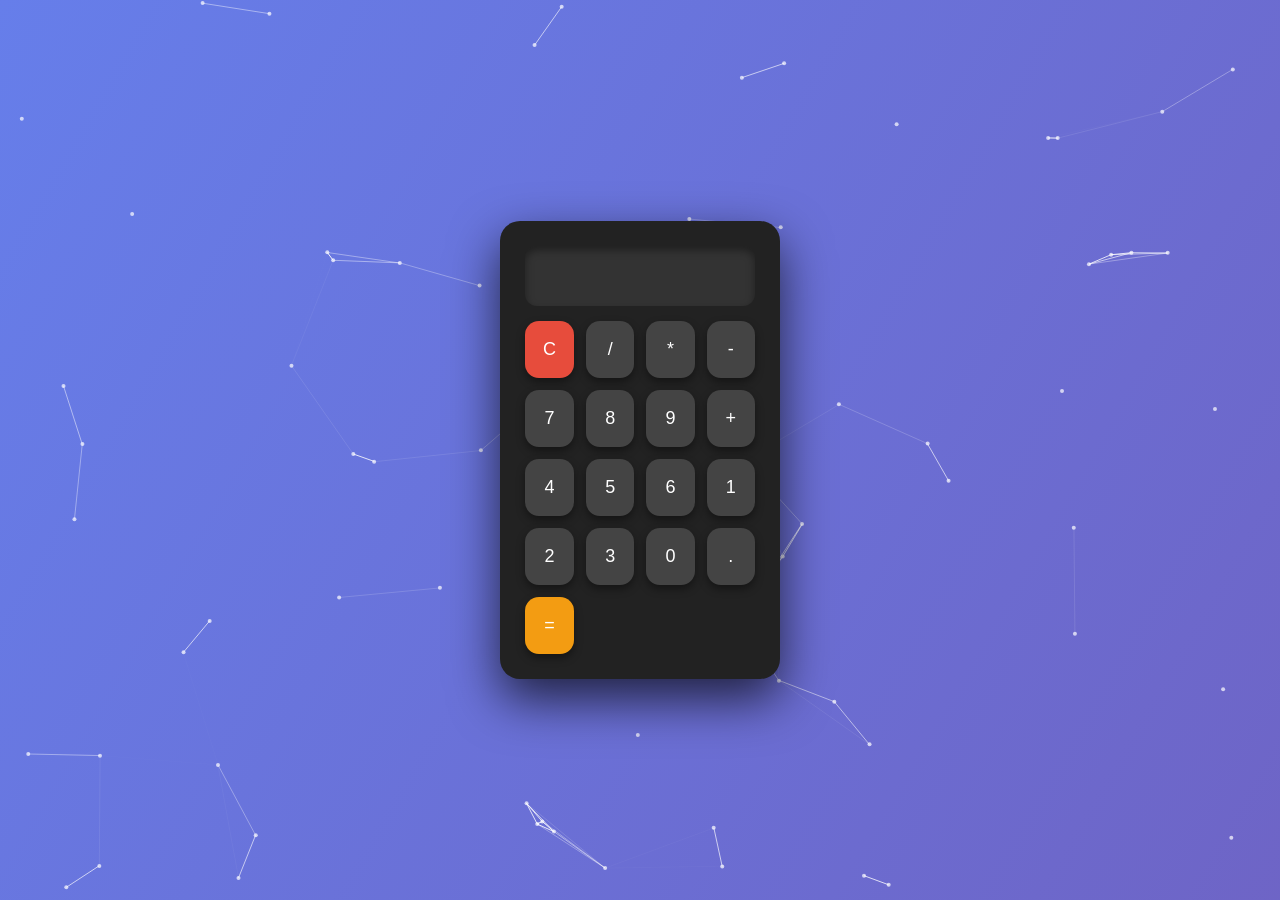
==== index.html @ ddace141 "Add initial implementation of a simple calculator with HTML, CSS, and JavaScript" ====
<!DOCTYPE html>
<html lang="en">
<head>
  <meta charset="UTF-8">
  <title>Calculator</title>
  <link rel="stylesheet" href="style.css">
</head>
<body>


  <canvas id="network"></canvas>

 
  <div class="calculator">
    <input type="text" id="display" readonly>

    <div class="buttons">
      <button class="clear" onclick="clearDisplay()">C</button>
      <button onclick="appendValue('/')">/</button>
      <button onclick="appendValue('*')">*</button>
      <button onclick="appendValue('-')">-</button>

      <button onclick="appendValue('7')">7</button>
      <button onclick="appendValue('8')">8</button>
      <button onclick="appendValue('9')">9</button>
      <button onclick="appendValue('+')">+</button>

      <button onclick="appendValue('4')">4</button>
      <button onclick="appendValue('5')">5</button>
      <button onclick="appendValue('6')">6</button>

      <button onclick="appendValue('1')">1</button>
      <button onclick="appendValue('2')">2</button>
      <button onclick="appendValue('3')">3</button>

      <button onclick="appendValue('0')">0</button>
      <button onclick="appendValue('.')">.</button>
      <button class="equal" onclick="calculate()">=</button>
    </div>
  </div>

  <script src="script.js"></script>
</body>
</html>
---- style.css ----
* {
  box-sizing: border-box;
  margin: 0;
  padding: 0;
}

body {
  height: 100vh;
  display: flex;
  justify-content: center;
  align-items: center;
  font-family: "Segoe UI", sans-serif;


  background: linear-gradient(120deg, #667eea, #764ba2, #ff6a88, #6a11cb);
  background-size: 600% 600%;
  animation: smoothGradient 20s linear infinite;
}


@keyframes smoothGradient {
  0% { background-position: 0% 50%; }
  100% { background-position: 100% 50%; }
}


#network {
  position: fixed;
  inset: 0;
  z-index: -1;
}


.calculator {
  background: #222; 
  padding: 25px;
  border-radius: 20px;
  width: 280px;
  box-shadow: 0 20px 50px rgba(0,0,0,0.7);
  display: flex;
  flex-direction: column;
  animation: popIn 0.6s ease;
}


#display {
  width: 100%;
  height: 60px;
  font-size: 26px;
  text-align: right;
  padding: 10px 15px;
  border-radius: 12px;
  border: none;
  margin-bottom: 15px;
  color: #ffffff;
  background: #333; 
  box-shadow: inset 0 4px 8px rgba(0,0,0,0.4);


  animation: digitBlink 2s infinite;
}



.buttons {
  display: grid;
  grid-template-columns: repeat(4, 1fr);
  gap: 12px;
}


button {
  padding: 18px;
  font-size: 18px;
  border-radius: 14px;
  border: none;
  cursor: pointer;
  background: #444;
  color: #fff;
  box-shadow: 0 4px 8px rgba(0,0,0,0.4);
  transition: transform 0.1s ease, background 0.2s, box-shadow 0.2s;
}

button:hover {
  background: #555;
  box-shadow: 0 6px 12px rgba(0,0,0,0.5);
}

button:active {
  transform: scale(0.92);
  box-shadow: 0 3px 6px rgba(0,0,0,0.4);
}


button.clear {
  background: #e74c3c;
}

button.clear:hover {
  background: #ff5c5c;
}

button.equal {
  background: #f39c12;
}

button.equal:hover {
  background: #ffb74d;
}


@keyframes popIn {
  from { transform: scale(0.8); opacity: 0; }
  to { transform: scale(1); opacity: 1; }
}
.shake {
  animation: shake 0.3s;
}

@keyframes shake {
  0% { transform: translateX(0); }
  25% { transform: translateX(-5px); }
  50% { transform: translateX(5px); }
  75% { transform: translateX(-5px); }
  100% { transform: translateX(0); }
}




@keyframes digitBlink {
  0%, 100% {
    color: #ffffff;
    text-shadow: none;
  }
  50% {
    color: rgba(255, 255, 255, 0.3);
    text-shadow: none;
  }
}
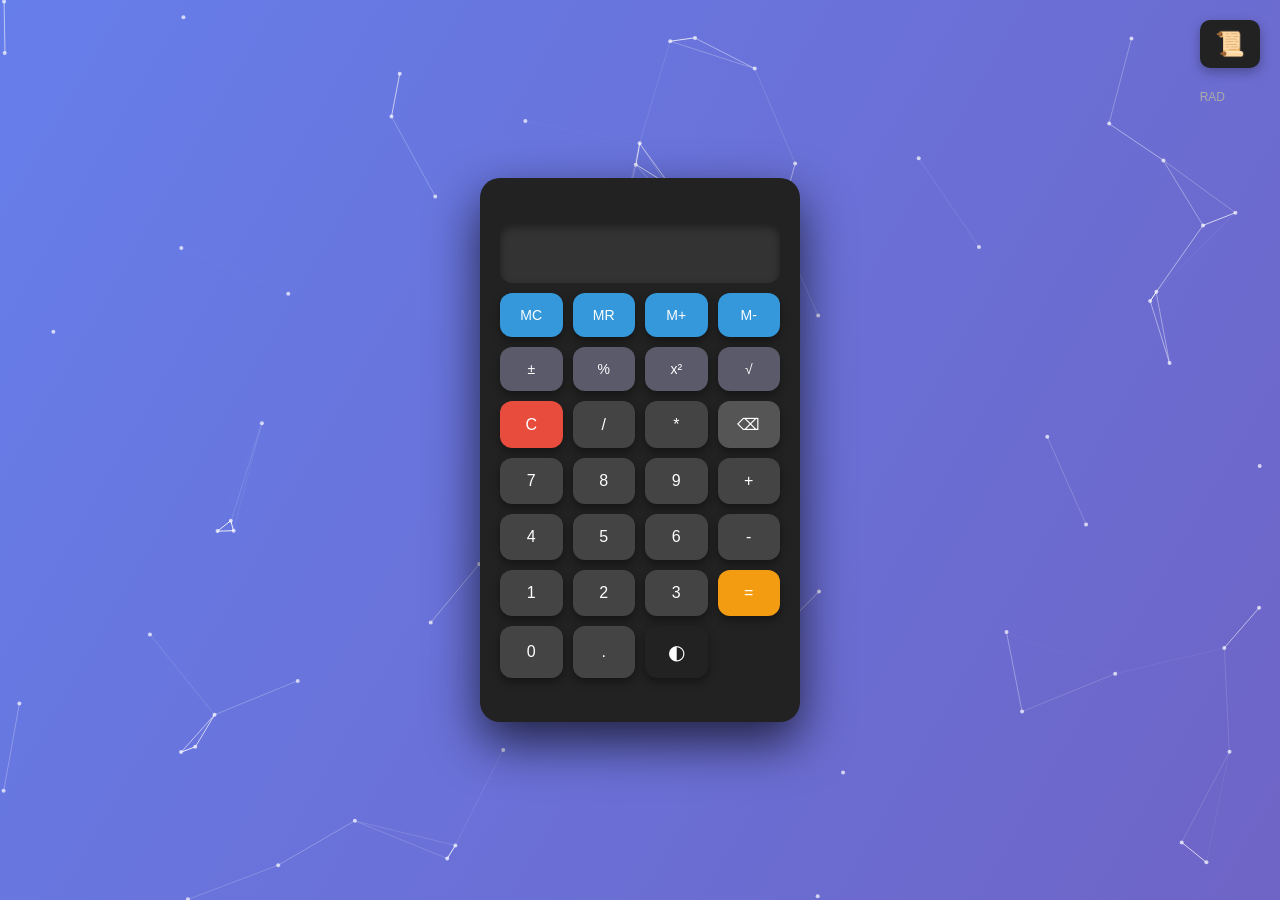
==== commit 2c16d700: "new features" ====
--- a/index.html
+++ b/index.html
@@ -7,18 +7,37 @@
 </head>
 <body>
 
-
   <canvas id="network"></canvas>
 
- 
+  <div class="history-toggle" onclick="toggleHistory()">📜</div>
+  <div class="history-panel" id="historyPanel">
+    <div class="history-header">
+      <span>History</span>
+      <span onclick="clearHistory()" class="clear-history">Clear</span>
+    </div>
+    <div class="history-list" id="historyList"></div>
+  </div>
+
   <div class="calculator">
-    <input type="text" id="display" readonly>
+    <div class="preview" id="preview"></div>
+    <input type="text" id="display" readonly onclick="copyToClipboard()">
+    <div class="mode-indicator" id="modeIndicator">RAD</div>
 
     <div class="buttons">
+      <button class="memory" onclick="memoryClear()">MC</button>
+      <button class="memory" onclick="memoryRecall()">MR</button>
+      <button class="memory" onclick="memoryAdd()">M+</button>
+      <button class="memory" onclick="memorySub()">M-</button>
+
+      <button class="func" onclick="toggleSign()">±</button>
+      <button class="func" onclick="percent()">%</button>
+      <button class="func" onclick="square()">x²</button>
+      <button class="func" onclick="squareRoot()">√</button>
+
       <button class="clear" onclick="clearDisplay()">C</button>
       <button onclick="appendValue('/')">/</button>
       <button onclick="appendValue('*')">*</button>
-      <button onclick="appendValue('-')">-</button>
+      <button class="backspace" onclick="display.value = display.value.slice(0, -1)">⌫</button>
 
       <button onclick="appendValue('7')">7</button>
       <button onclick="appendValue('8')">8</button>
@@ -28,17 +47,24 @@
       <button onclick="appendValue('4')">4</button>
       <button onclick="appendValue('5')">5</button>
       <button onclick="appendValue('6')">6</button>
+      <button onclick="appendValue('-')">-</button>
 
       <button onclick="appendValue('1')">1</button>
       <button onclick="appendValue('2')">2</button>
       <button onclick="appendValue('3')">3</button>
+      <button class="equal" onclick="calculate()">=</button>
 
       <button onclick="appendValue('0')">0</button>
       <button onclick="appendValue('.')">.</button>
-      <button class="equal" onclick="calculate()">=</button>
+      <button class="theme" onclick="toggleTheme()">◐</button>
+    </div>
+
+    <div class="status-bar">
+      <span class="memory-indicator" id="memoryIndicator"></span>
+      <span class="copied-toast" id="copiedToast">Copied!</span>
     </div>
   </div>
 
   <script src="script.js"></script>
 </body>
-</html>
+</html>
--- a/style.css
+++ b/style.css
@@ -1,29 +1,59 @@
-
 * {
   box-sizing: border-box;
   margin: 0;
   padding: 0;
 }
 
+:root {
+  --bg-primary: #1a1a2e;
+  --bg-secondary: #16213e;
+  --bg-calc: #222;
+  --bg-display: #333;
+  --bg-button: #444;
+  --bg-button-hover: #555;
+  --text-primary: #ffffff;
+  --text-secondary: #aaa;
+  --accent-orange: #f39c12;
+  --accent-red: #e74c3c;
+  --accent-blue: #3498db;
+  --accent-green: #2ecc71;
+}
+
+[data-theme="light"] {
+  --bg-primary: #f5f5f5;
+  --bg-secondary: #e0e0e0;
+  --bg-calc: #fff;
+  --bg-display: #f0f0f0;
+  --bg-button: #ddd;
+  --bg-button-hover: #ccc;
+  --text-primary: #333;
+  --text-secondary: #666;
+  --accent-orange: #e67e22;
+  --accent-red: #c0392b;
+  --accent-blue: #2980b9;
+  --accent-green: #27ae60;
+}
+
 body {
   height: 100vh;
   display: flex;
   justify-content: center;
   align-items: center;
   font-family: "Segoe UI", sans-serif;
-
-
   background: linear-gradient(120deg, #667eea, #764ba2, #ff6a88, #6a11cb);
   background-size: 600% 600%;
   animation: smoothGradient 20s linear infinite;
-}
-
+  transition: background 0.3s;
+}
+
+[data-theme="light"] body {
+  background: linear-gradient(120deg, #a8c0ff, #3f2b96, #ff6a88, #6a11cb);
+}
 
 @keyframes smoothGradient {
   0% { background-position: 0% 50%; }
   100% { background-position: 100% 50%; }
 }
-
 
 #network {
   position: fixed;
@@ -31,70 +61,160 @@
   z-index: -1;
 }
 
+[data-theme="light"] #network {
+  opacity: 0.3;
+}
+
+.history-toggle {
+  position: fixed;
+  top: 20px;
+  right: 20px;
+  font-size: 24px;
+  cursor: pointer;
+  background: var(--bg-calc);
+  padding: 10px 15px;
+  border-radius: 10px;
+  color: var(--text-primary);
+  box-shadow: 0 4px 12px rgba(0,0,0,0.3);
+  transition: transform 0.2s;
+}
+
+.history-toggle:hover {
+  transform: scale(1.1);
+}
+
+.history-panel {
+  position: fixed;
+  top: 70px;
+  right: 20px;
+  width: 200px;
+  max-height: 300px;
+  background: var(--bg-calc);
+  border-radius: 12px;
+  overflow: hidden;
+  box-shadow: 0 8px 24px rgba(0,0,0,0.4);
+  transform: translateX(300px);
+  transition: transform 0.3s ease;
+}
+
+.history-panel.open {
+  transform: translateX(0);
+}
+
+.history-header {
+  display: flex;
+  justify-content: space-between;
+  padding: 12px;
+  background: var(--bg-display);
+  font-weight: bold;
+  color: var(--text-primary);
+}
+
+.clear-history {
+  cursor: pointer;
+  color: var(--accent-red);
+  font-size: 12px;
+}
+
+.clear-history:hover {
+  text-decoration: underline;
+}
+
+.history-list {
+  max-height: 250px;
+  overflow-y: auto;
+  padding: 10px;
+}
+
+.history-item {
+  padding: 8px;
+  margin-bottom: 5px;
+  background: var(--bg-display);
+  border-radius: 6px;
+  color: var(--text-secondary);
+  font-size: 13px;
+  cursor: pointer;
+}
+
+.history-item:hover {
+  background: var(--bg-button);
+  color: var(--text-primary);
+}
 
 .calculator {
-  background: #222; 
-  padding: 25px;
+  background: var(--bg-calc);
+  padding: 20px;
   border-radius: 20px;
-  width: 280px;
+  width: 320px;
   box-shadow: 0 20px 50px rgba(0,0,0,0.7);
   display: flex;
   flex-direction: column;
   animation: popIn 0.6s ease;
 }
 
+.preview {
+  font-size: 16px;
+  color: var(--text-secondary);
+  text-align: right;
+  min-height: 20px;
+  margin-bottom: 5px;
+}
 
 #display {
   width: 100%;
   height: 60px;
-  font-size: 26px;
+  font-size: 28px;
   text-align: right;
   padding: 10px 15px;
   border-radius: 12px;
   border: none;
-  margin-bottom: 15px;
-  color: #ffffff;
-  background: #333; 
+  margin-bottom: 10px;
+  color: var(--text-primary);
+  background: var(--bg-display);
   box-shadow: inset 0 4px 8px rgba(0,0,0,0.4);
-
-
-  animation: digitBlink 2s infinite;
-}
-
-
+  cursor: pointer;
+}
+
+.mode-indicator {
+  position: absolute;
+  top: 90px;
+  right: 55px;
+  font-size: 12px;
+  color: var(--text-secondary);
+  cursor: pointer;
+}
 
 .buttons {
   display: grid;
   grid-template-columns: repeat(4, 1fr);
-  gap: 12px;
-}
-
+  gap: 10px;
+}
 
 button {
-  padding: 18px;
-  font-size: 18px;
-  border-radius: 14px;
+  padding: 14px;
+  font-size: 16px;
+  border-radius: 12px;
   border: none;
   cursor: pointer;
-  background: #444;
-  color: #fff;
+  background: var(--bg-button);
+  color: var(--text-primary);
   box-shadow: 0 4px 8px rgba(0,0,0,0.4);
-  transition: transform 0.1s ease, background 0.2s, box-shadow 0.2s;
+  transition: transform 0.1s, background 0.2s;
 }
 
 button:hover {
-  background: #555;
+  background: var(--bg-button-hover);
   box-shadow: 0 6px 12px rgba(0,0,0,0.5);
 }
 
 button:active {
   transform: scale(0.92);
-  box-shadow: 0 3px 6px rgba(0,0,0,0.4);
-}
-
+  box-shadow: 0 2px 4px rgba(0,0,0,0.4);
+}
 
 button.clear {
-  background: #e74c3c;
+  background: var(--accent-red);
+  color: #fff;
 }
 
 button.clear:hover {
@@ -102,41 +222,69 @@
 }
 
 button.equal {
-  background: #f39c12;
+  background: var(--accent-orange);
+  color: #fff;
 }
 
 button.equal:hover {
   background: #ffb74d;
 }
 
+button.memory {
+  background: var(--accent-blue);
+  color: #fff;
+  font-size: 14px;
+}
+
+button.memory:hover {
+  background: #5dade2;
+}
+
+button.func {
+  background: #5a5a6a;
+  color: #fff;
+  font-size: 14px;
+}
+
+button.func:hover {
+  background: #6a6a7a;
+}
+
+button.backspace {
+  background: #555;
+}
+
+button.backspace:hover {
+  background: #666;
+}
+
+button.theme {
+  background: transparent;
+  font-size: 20px;
+}
+
+.status-bar {
+  display: flex;
+  justify-content: space-between;
+  margin-top: 10px;
+  font-size: 12px;
+}
+
+.memory-indicator {
+  color: var(--accent-blue);
+}
+
+.copied-toast {
+  color: var(--accent-green);
+  opacity: 0;
+  transition: opacity 0.3s;
+}
+
+.copied-toast.show {
+  opacity: 1;
+}
 
 @keyframes popIn {
   from { transform: scale(0.8); opacity: 0; }
   to { transform: scale(1); opacity: 1; }
-}
-.shake {
-  animation: shake 0.3s;
-}
-
-@keyframes shake {
-  0% { transform: translateX(0); }
-  25% { transform: translateX(-5px); }
-  50% { transform: translateX(5px); }
-  75% { transform: translateX(-5px); }
-  100% { transform: translateX(0); }
-}
-
-
-
-
-@keyframes digitBlink {
-  0%, 100% {
-    color: #ffffff;
-    text-shadow: none;
-  }
-  50% {
-    color: rgba(255, 255, 255, 0.3);
-    text-shadow: none;
-  }
-}
-
+}
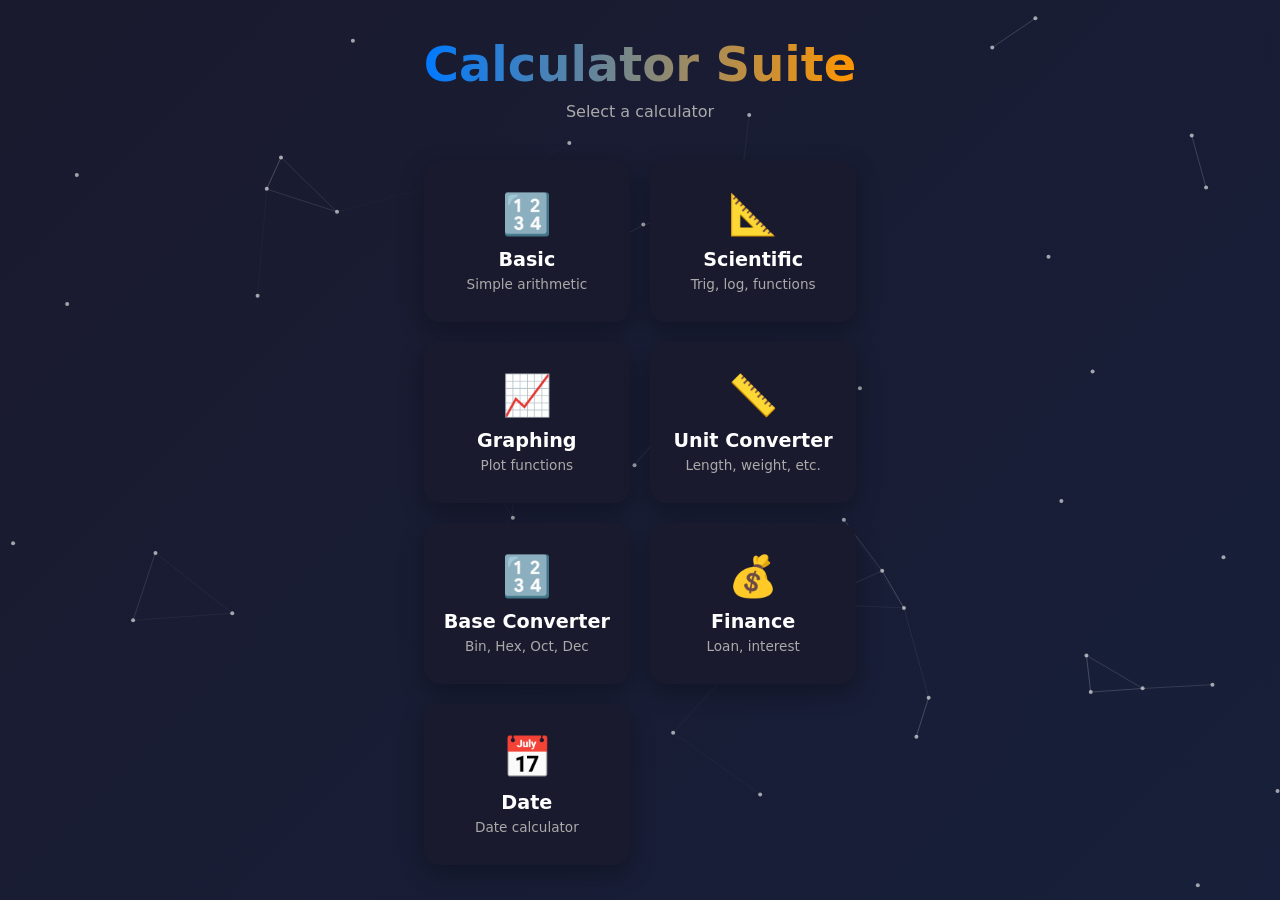
==== commit 67c56b97: "add calculator interface and functionality" ====
--- a/index.html
+++ b/index.html
@@ -2,69 +2,67 @@
 <html lang="en">
 <head>
   <meta charset="UTF-8">
-  <title>Calculator</title>
+  <meta name="viewport" content="width=device-width, initial-scale=1.0">
+  <title>Calculator Suite</title>
   <link rel="stylesheet" href="style.css">
 </head>
 <body>
-
   <canvas id="network"></canvas>
-
-  <div class="history-toggle" onclick="toggleHistory()">📜</div>
-  <div class="history-panel" id="historyPanel">
-    <div class="history-header">
-      <span>History</span>
-      <span onclick="clearHistory()" class="clear-history">Clear</span>
-    </div>
-    <div class="history-list" id="historyList"></div>
-  </div>
-
-  <div class="calculator">
-    <div class="preview" id="preview"></div>
-    <input type="text" id="display" readonly onclick="copyToClipboard()">
-    <div class="mode-indicator" id="modeIndicator">RAD</div>
-
-    <div class="buttons">
-      <button class="memory" onclick="memoryClear()">MC</button>
-      <button class="memory" onclick="memoryRecall()">MR</button>
-      <button class="memory" onclick="memoryAdd()">M+</button>
-      <button class="memory" onclick="memorySub()">M-</button>
-
-      <button class="func" onclick="toggleSign()">±</button>
-      <button class="func" onclick="percent()">%</button>
-      <button class="func" onclick="square()">x²</button>
-      <button class="func" onclick="squareRoot()">√</button>
-
-      <button class="clear" onclick="clearDisplay()">C</button>
-      <button onclick="appendValue('/')">/</button>
-      <button onclick="appendValue('*')">*</button>
-      <button class="backspace" onclick="display.value = display.value.slice(0, -1)">⌫</button>
-
-      <button onclick="appendValue('7')">7</button>
-      <button onclick="appendValue('8')">8</button>
-      <button onclick="appendValue('9')">9</button>
-      <button onclick="appendValue('+')">+</button>
-
-      <button onclick="appendValue('4')">4</button>
-      <button onclick="appendValue('5')">5</button>
-      <button onclick="appendValue('6')">6</button>
-      <button onclick="appendValue('-')">-</button>
-
-      <button onclick="appendValue('1')">1</button>
-      <button onclick="appendValue('2')">2</button>
-      <button onclick="appendValue('3')">3</button>
-      <button class="equal" onclick="calculate()">=</button>
-
-      <button onclick="appendValue('0')">0</button>
-      <button onclick="appendValue('.')">.</button>
-      <button class="theme" onclick="toggleTheme()">◐</button>
-    </div>
-
-    <div class="status-bar">
-      <span class="memory-indicator" id="memoryIndicator"></span>
-      <span class="copied-toast" id="copiedToast">Copied!</span>
+  
+  <div class="menu-container">
+    <h1 class="menu-title">Calculator Suite</h1>
+    <p class="menu-subtitle">Select a calculator</p>
+    
+    <div class="menu-grid">
+      <a href="basic.html" class="menu-card" onclick="goTo('basic.html')">
+        <span class="menu-icon">🔢</span>
+        <span class="menu-name">Basic</span>
+        <span class="menu-desc">Simple arithmetic</span>
+      </a>
+      
+      <a href="scientific.html" class="menu-card" onclick="goTo('scientific.html')">
+        <span class="menu-icon">📐</span>
+        <span class="menu-name">Scientific</span>
+        <span class="menu-desc">Trig, log, functions</span>
+      </a>
+      
+      <a href="graphing.html" class="menu-card" onclick="goTo('graphing.html')">
+        <span class="menu-icon">📈</span>
+        <span class="menu-name">Graphing</span>
+        <span class="menu-desc">Plot functions</span>
+      </a>
+      
+      <a href="converter.html" class="menu-card" onclick="goTo('converter.html')">
+        <span class="menu-icon">📏</span>
+        <span class="menu-name">Unit Converter</span>
+        <span class="menu-desc">Length, weight, etc.</span>
+      </a>
+      
+      <a href="base.html" class="menu-card" onclick="goTo('base.html')">
+        <span class="menu-icon">🔢</span>
+        <span class="menu-name">Base Converter</span>
+        <span class="menu-desc">Bin, Hex, Oct, Dec</span>
+      </a>
+      
+      <a href="finance.html" class="menu-card" onclick="goTo('finance.html')">
+        <span class="menu-icon">💰</span>
+        <span class="menu-name">Finance</span>
+        <span class="menu-desc">Loan, interest</span>
+      </a>
+      
+      <a href="date.html" class="menu-card" onclick="goTo('date.html')">
+        <span class="menu-icon">📅</span>
+        <span class="menu-name">Date</span>
+        <span class="menu-desc">Date calculator</span>
+      </a>
     </div>
   </div>
 
-  <script src="script.js"></script>
+  <script src="shared.js"></script>
+  <script>
+    function goTo(page) {
+      window.location.href = page;
+    }
+  </script>
 </body>
 </html>
--- a/style.css
+++ b/style.css
@@ -1,277 +1,206 @@
-* {
-  box-sizing: border-box;
-  margin: 0;
-  padding: 0;
-}
+*, *::before, *::after { box-sizing: border-box; margin: 0; padding: 0; }
 
 :root {
-  --bg-primary: #1a1a2e;
-  --bg-secondary: #16213e;
-  --bg-calc: #222;
-  --bg-display: #333;
-  --bg-button: #444;
-  --bg-button-hover: #555;
-  --text-primary: #ffffff;
+  --bg-primary: #0f0f23;
+  --bg-secondary: #1a1a3a;
+  --bg-calc: #1a1a2e;
+  --bg-display: #252542;
+  --bg-button: #2d2d4a;
+  --bg-button-hover: #3d3d5a;
+  --text-primary: #fff;
   --text-secondary: #aaa;
-  --accent-orange: #f39c12;
-  --accent-red: #e74c3c;
-  --accent-blue: #3498db;
-  --accent-green: #2ecc71;
+  --accent-orange: #ff9500;
+  --accent-red: #ff3b30;
+  --accent-blue: #007aff;
+  --accent-green: #34c759;
 }
 
 [data-theme="light"] {
-  --bg-primary: #f5f5f5;
-  --bg-secondary: #e0e0e0;
+  --bg-primary: #f0f0f8;
+  --bg-secondary: #e8e8f0;
   --bg-calc: #fff;
-  --bg-display: #f0f0f0;
-  --bg-button: #ddd;
-  --bg-button-hover: #ccc;
-  --text-primary: #333;
+  --bg-display: #f8f8fc;
+  --bg-button: #e0e0e8;
+  --bg-button-hover: #d0d0d8;
+  --text-primary: #222;
   --text-secondary: #666;
-  --accent-orange: #e67e22;
-  --accent-red: #c0392b;
-  --accent-blue: #2980b9;
-  --accent-green: #27ae60;
+  --accent-orange: #e08500;
+  --accent-red: #e02b20;
+  --accent-blue: #0060cc;
+  --accent-green: #28a045;
 }
 
 body {
-  height: 100vh;
+  min-height: 100vh;
   display: flex;
   justify-content: center;
   align-items: center;
-  font-family: "Segoe UI", sans-serif;
-  background: linear-gradient(120deg, #667eea, #764ba2, #ff6a88, #6a11cb);
-  background-size: 600% 600%;
-  animation: smoothGradient 20s linear infinite;
-  transition: background 0.3s;
-}
-
-[data-theme="light"] body {
-  background: linear-gradient(120deg, #a8c0ff, #3f2b96, #ff6a88, #6a11cb);
-}
-
-@keyframes smoothGradient {
-  0% { background-position: 0% 50%; }
-  100% { background-position: 100% 50%; }
+  font-family: "Segoe UI", system-ui, sans-serif;
+  background: linear-gradient(135deg, #1a1a2e, #16213e, #0f3460, #1a1a2e);
+  background-size: 400% 400%;
+  animation: gradientBG 15s ease infinite;
+  color: var(--text-primary);
+  overflow-x: hidden;
+}
+
+@keyframes gradientBG {
+  0%, 100% { background-position: 0% 50%; }
+  50% { background-position: 100% 50%; }
 }
 
 #network {
   position: fixed;
   inset: 0;
   z-index: -1;
-}
-
-[data-theme="light"] #network {
-  opacity: 0.3;
-}
-
-.history-toggle {
+  pointer-events: none;
+}
+
+.nav-back {
   position: fixed;
   top: 20px;
-  right: 20px;
-  font-size: 24px;
-  cursor: pointer;
-  background: var(--bg-calc);
-  padding: 10px 15px;
-  border-radius: 10px;
-  color: var(--text-primary);
+  left: 20px;
+  padding: 10px 20px;
+  background: var(--bg-calc);
+  border-radius: 10px;
+  cursor: pointer;
+  font-weight: 600;
+  transition: transform 0.2s;
   box-shadow: 0 4px 12px rgba(0,0,0,0.3);
-  transition: transform 0.2s;
-}
-
-.history-toggle:hover {
-  transform: scale(1.1);
-}
-
-.history-panel {
-  position: fixed;
-  top: 70px;
-  right: 20px;
-  width: 200px;
-  max-height: 300px;
-  background: var(--bg-calc);
-  border-radius: 12px;
-  overflow: hidden;
-  box-shadow: 0 8px 24px rgba(0,0,0,0.4);
-  transform: translateX(300px);
-  transition: transform 0.3s ease;
-}
-
-.history-panel.open {
-  transform: translateX(0);
-}
-
-.history-header {
-  display: flex;
-  justify-content: space-between;
-  padding: 12px;
-  background: var(--bg-display);
-  font-weight: bold;
-  color: var(--text-primary);
-}
-
-.clear-history {
-  cursor: pointer;
-  color: var(--accent-red);
-  font-size: 12px;
-}
-
-.clear-history:hover {
-  text-decoration: underline;
-}
-
-.history-list {
-  max-height: 250px;
-  overflow-y: auto;
-  padding: 10px;
-}
-
-.history-item {
-  padding: 8px;
-  margin-bottom: 5px;
-  background: var(--bg-display);
-  border-radius: 6px;
-  color: var(--text-secondary);
-  font-size: 13px;
-  cursor: pointer;
-}
-
-.history-item:hover {
-  background: var(--bg-button);
-  color: var(--text-primary);
-}
-
+}
+
+.nav-back:hover { transform: scale(1.05); }
+
+/* Menu Page */
+.menu-container {
+  text-align: center;
+  max-width: 800px;
+}
+
+.menu-title {
+  font-size: 3rem;
+  margin-bottom: 10px;
+  background: linear-gradient(90deg, var(--accent-blue), var(--accent-orange));
+  -webkit-background-clip: text;
+  -webkit-text-fill-color: transparent;
+}
+
+.menu-subtitle {
+  color: var(--text-secondary);
+  margin-bottom: 40px;
+}
+
+.menu-grid {
+  display: grid;
+  grid-template-columns: repeat(auto-fit, minmax(180px, 1fr));
+  gap: 20px;
+}
+
+.menu-card {
+  display: flex;
+  flex-direction: column;
+  align-items: center;
+  padding: 30px 20px;
+  background: var(--bg-calc);
+  border-radius: 16px;
+  cursor: pointer;
+  transition: transform 0.2s, box-shadow 0.2s;
+  box-shadow: 0 8px 24px rgba(0,0,0,0.3);
+  text-decoration: none;
+  color: var(--text-primary);
+}
+
+.menu-card:hover {
+  transform: translateY(-5px);
+  box-shadow: 0 12px 32px rgba(0,0,0,0.4);
+}
+
+.menu-icon { font-size: 2.5rem; margin-bottom: 10px; }
+.menu-name { font-size: 1.2rem; font-weight: 600; margin-bottom: 5px; }
+.menu-desc { font-size: 0.85rem; color: var(--text-secondary); }
+
+/* Calculator Page */
 .calculator {
   background: var(--bg-calc);
-  padding: 20px;
+  padding: 25px;
   border-radius: 20px;
   width: 320px;
-  box-shadow: 0 20px 50px rgba(0,0,0,0.7);
-  display: flex;
-  flex-direction: column;
-  animation: popIn 0.6s ease;
-}
+  box-shadow: 0 20px 60px rgba(0,0,0,0.5);
+  animation: popIn 0.4s ease;
+}
+
+.calculator.scientific { width: 380px; }
 
 .preview {
-  font-size: 16px;
+  font-size: 14px;
   color: var(--text-secondary);
   text-align: right;
-  min-height: 20px;
+  min-height: 18px;
   margin-bottom: 5px;
 }
 
 #display {
   width: 100%;
   height: 60px;
-  font-size: 28px;
+  font-size: 26px;
   text-align: right;
   padding: 10px 15px;
   border-radius: 12px;
   border: none;
-  margin-bottom: 10px;
-  color: var(--text-primary);
-  background: var(--bg-display);
-  box-shadow: inset 0 4px 8px rgba(0,0,0,0.4);
-  cursor: pointer;
-}
+  margin-bottom: 15px;
+  color: var(--text-primary);
+  background: var(--bg-display);
+  box-shadow: inset 0 2px 8px rgba(0,0,0,0.3);
+}
+
+.buttons { display: grid; grid-template-columns: repeat(4, 1fr); gap: 10px; }
+
+.buttons.scientific { display: flex; flex-direction: column; gap: 8px; }
+.btn-row { display: grid; grid-template-columns: repeat(4, 1fr); gap: 8px; }
+.btn-row.num-row { margin-top: 5px; }
+
+button {
+  padding: 14px 8px;
+  font-size: 16px;
+  border-radius: 10px;
+  border: none;
+  cursor: pointer;
+  background: var(--bg-button);
+  color: var(--text-primary);
+  transition: transform 0.1s, background 0.2s;
+  box-shadow: 0 3px 8px rgba(0,0,0,0.3);
+}
+
+button:hover { background: var(--bg-button-hover); }
+button:active { transform: scale(0.95); }
+
+button.clear { background: var(--accent-red); }
+button.clear:hover { background: #ff5c5c; }
+button.equal { background: var(--accent-orange); }
+button.equal:hover { background: #ffad33; }
+button.func { background: #4a4a6a; font-size: 14px; }
+button.func:hover { background: #5a5a7a; }
+button.memory { background: var(--accent-blue); font-size: 13px; }
+button.backspace { background: #4a4a5a; }
+button.theme { background: transparent; font-size: 20px; }
 
 .mode-indicator {
   position: absolute;
-  top: 90px;
-  right: 55px;
+  top: 85px;
+  right: 65px;
   font-size: 12px;
   color: var(--text-secondary);
   cursor: pointer;
-}
-
-.buttons {
-  display: grid;
-  grid-template-columns: repeat(4, 1fr);
-  gap: 10px;
-}
-
-button {
-  padding: 14px;
-  font-size: 16px;
-  border-radius: 12px;
-  border: none;
-  cursor: pointer;
-  background: var(--bg-button);
-  color: var(--text-primary);
-  box-shadow: 0 4px 8px rgba(0,0,0,0.4);
-  transition: transform 0.1s, background 0.2s;
-}
-
-button:hover {
-  background: var(--bg-button-hover);
-  box-shadow: 0 6px 12px rgba(0,0,0,0.5);
-}
-
-button:active {
-  transform: scale(0.92);
-  box-shadow: 0 2px 4px rgba(0,0,0,0.4);
-}
-
-button.clear {
-  background: var(--accent-red);
-  color: #fff;
-}
-
-button.clear:hover {
-  background: #ff5c5c;
-}
-
-button.equal {
-  background: var(--accent-orange);
-  color: #fff;
-}
-
-button.equal:hover {
-  background: #ffb74d;
-}
-
-button.memory {
-  background: var(--accent-blue);
-  color: #fff;
-  font-size: 14px;
-}
-
-button.memory:hover {
-  background: #5dade2;
-}
-
-button.func {
-  background: #5a5a6a;
-  color: #fff;
-  font-size: 14px;
-}
-
-button.func:hover {
-  background: #6a6a7a;
-}
-
-button.backspace {
-  background: #555;
-}
-
-button.backspace:hover {
-  background: #666;
-}
-
-button.theme {
-  background: transparent;
-  font-size: 20px;
+  padding: 4px 8px;
+  background: var(--bg-display);
+  border-radius: 6px;
 }
 
 .status-bar {
   display: flex;
   justify-content: space-between;
-  margin-top: 10px;
+  margin-top: 12px;
   font-size: 12px;
-}
-
-.memory-indicator {
-  color: var(--accent-blue);
+  color: var(--text-secondary);
 }
 
 .copied-toast {
@@ -280,11 +209,436 @@
   transition: opacity 0.3s;
 }
 
-.copied-toast.show {
-  opacity: 1;
-}
+.copied-toast.show { opacity: 1; }
 
 @keyframes popIn {
-  from { transform: scale(0.8); opacity: 0; }
+  from { transform: scale(0.9); opacity: 0; }
   to { transform: scale(1); opacity: 1; }
+}
+
+/* Graphing Page */
+.graphing-container {
+  background: var(--bg-calc);
+  padding: 20px;
+  border-radius: 20px;
+  width: 90%;
+  max-width: 800px;
+  box-shadow: 0 20px 60px rgba(0,0,0,0.5);
+}
+
+.graph-input-area { margin-bottom: 15px; }
+.graph-input-area .graph-preview { display: inline; font-size: 18px; margin-right: 10px; }
+.graph-input-area input {
+  width: 60%;
+  padding: 12px 15px;
+  font-size: 16px;
+  border-radius: 10px;
+  border: none;
+  background: var(--bg-display);
+  color: var(--text-primary);
+}
+
+.graph-buttons {
+  display: flex;
+  flex-wrap: wrap;
+  gap: 8px;
+  margin-top: 10px;
+}
+
+.graph-buttons button {
+  padding: 8px 14px;
+  font-size: 14px;
+}
+
+.graph-area {
+  position: relative;
+  background: #1a1a2e;
+  border-radius: 12px;
+  overflow: hidden;
+}
+
+.graph-area canvas {
+  display: block;
+  width: 100%;
+  height: 350px;
+}
+
+.graph-info {
+  display: flex;
+  justify-content: space-between;
+  padding: 10px;
+  font-size: 13px;
+  color: var(--text-secondary);
+  background: var(--bg-display);
+}
+
+.function-list {
+  margin-top: 15px;
+  max-height: 120px;
+  overflow-y: auto;
+}
+
+.func-item {
+  display: flex;
+  justify-content: space-between;
+  padding: 10px;
+  margin-bottom: 8px;
+  background: var(--bg-display);
+  border-radius: 8px;
+  border-left: 4px solid var(--accent-blue);
+  font-size: 14px;
+}
+
+.remove-func {
+  cursor: pointer;
+  color: var(--accent-red);
+  font-weight: bold;
+}
+
+/* Converter Page */
+.converter {
+  background: var(--bg-calc);
+  padding: 25px;
+  border-radius: 20px;
+  width: 400px;
+  box-shadow: 0 20px 60px rgba(0,0,0,0.5);
+}
+
+.converter-tabs {
+  display: flex;
+  flex-wrap: wrap;
+  gap: 8px;
+  margin-bottom: 20px;
+}
+
+.converter-tabs .tab {
+  padding: 10px 16px;
+  border-radius: 8px;
+  background: var(--bg-button);
+  color: var(--text-primary);
+  border: none;
+  cursor: pointer;
+  font-size: 14px;
+}
+
+.converter-tabs .tab.active {
+  background: var(--accent-blue);
+}
+
+.converter-inputs {
+  display: flex;
+  flex-direction: column;
+  gap: 15px;
+  align-items: center;
+}
+
+.converter-field {
+  display: flex;
+  gap: 10px;
+  width: 100%;
+}
+
+.converter-field input, .converter-field select {
+  padding: 12px;
+  border-radius: 10px;
+  border: none;
+  background: var(--bg-display);
+  color: var(--text-primary);
+  font-size: 16px;
+}
+
+.converter-field input { flex: 1; }
+.converter-field select { width: 120px; }
+
+.converter-equals {
+  font-size: 24px;
+  color: var(--text-secondary);
+}
+
+.converter-formulas p {
+  font-size: 12px;
+  color: var(--text-secondary);
+  margin-top: 15px;
+  text-align: center;
+}
+
+.swap-btn {
+  width: 100%;
+  margin-top: 20px;
+  padding: 12px;
+  background: var(--accent-blue);
+  color: #fff;
+  border: none;
+  border-radius: 10px;
+  cursor: pointer;
+  font-size: 16px;
+}
+
+/* Base Converter */
+.base-converter {
+  background: var(--bg-calc);
+  padding: 25px;
+  border-radius: 20px;
+  width: 400px;
+  box-shadow: 0 20px 60px rgba(0,0,0,0.5);
+}
+
+.base-display {
+  display: flex;
+  gap: 10px;
+  margin-bottom: 25px;
+}
+
+.base-display input {
+  flex: 1;
+  padding: 14px;
+  font-size: 18px;
+  border-radius: 10px;
+  border: none;
+  background: var(--bg-display);
+  color: var(--text-primary);
+}
+
+.base-display select {
+  padding: 14px;
+  border-radius: 10px;
+  border: none;
+  background: var(--bg-display);
+  color: var(--text-primary);
+}
+
+.base-results {
+  display: grid;
+  grid-template-columns: 1fr 1fr;
+  gap: 15px;
+}
+
+.base-result {
+  position: relative;
+  padding: 12px;
+  background: var(--bg-display);
+  border-radius: 10px;
+}
+
+.base-result label {
+  display: block;
+  font-size: 12px;
+  color: var(--text-secondary);
+  margin-bottom: 5px;
+}
+
+.base-result input {
+  width: 100%;
+  padding: 8px;
+  font-size: 14px;
+  border: none;
+  background: transparent;
+  color: var(--text-primary);
+  cursor: pointer;
+}
+
+.base-result .base-label {
+  position: absolute;
+  top: 12px;
+  right: 12px;
+  font-size: 12px;
+  color: var(--text-secondary);
+}
+
+.base-info {
+  margin-top: 20px;
+  text-align: center;
+  font-size: 14px;
+  color: var(--text-secondary);
+}
+
+/* Finance Page */
+.finance {
+  background: var(--bg-calc);
+  padding: 25px;
+  border-radius: 20px;
+  width: 400px;
+  box-shadow: 0 20px 60px rgba(0,0,0,0.5);
+}
+
+.finance-tabs {
+  display: flex;
+  gap: 10px;
+  margin-bottom: 20px;
+}
+
+.finance-tabs .tab {
+  flex: 1;
+  padding: 12px;
+  border-radius: 8px;
+  background: var(--bg-button);
+  color: var(--text-primary);
+  border: none;
+  cursor: pointer;
+  font-size: 14px;
+}
+
+.finance-tabs .tab.active {
+  background: var(--accent-blue);
+}
+
+.finance-form {
+  display: flex;
+  flex-direction: column;
+  gap: 15px;
+}
+
+.finance-form.hidden { display: none; }
+
+.finance-form h3 {
+  font-size: 18px;
+  margin-bottom: 5px;
+}
+
+.form-field label {
+  display: block;
+  font-size: 13px;
+  color: var(--text-secondary);
+  margin-bottom: 5px;
+}
+
+.form-field input, .form-field select {
+  width: 100%;
+  padding: 12px;
+  font-size: 16px;
+  border-radius: 10px;
+  border: none;
+  background: var(--bg-display);
+  color: var(--text-primary);
+}
+
+.calc-btn {
+  padding: 14px;
+  font-size: 16px;
+  background: var(--accent-blue);
+  color: #fff;
+  border: none;
+  border-radius: 10px;
+  cursor: pointer;
+}
+
+.result-display {
+  margin-top: 15px;
+  padding: 15px;
+  background: var(--bg-display);
+  border-radius: 10px;
+}
+
+.result-item {
+  margin-bottom: 8px;
+  font-size: 14px;
+}
+
+.result-item strong {
+  color: var(--accent-orange);
+}
+
+.result-display .error {
+  color: var(--accent-red);
+}
+
+/* Date Calculator */
+.date-calculator {
+  background: var(--bg-calc);
+  padding: 25px;
+  border-radius: 20px;
+  width: 400px;
+  box-shadow: 0 20px 60px rgba(0,0,0,0.5);
+}
+
+.date-tabs {
+  display: flex;
+  gap: 10px;
+  margin-bottom: 20px;
+}
+
+.date-tabs .tab {
+  flex: 1;
+  padding: 12px;
+  border-radius: 8px;
+  background: var(--bg-button);
+  color: var(--text-primary);
+  border: none;
+  cursor: pointer;
+  font-size: 14px;
+}
+
+.date-tabs .tab.active {
+  background: var(--accent-blue);
+}
+
+.date-form {
+  display: flex;
+  flex-direction: column;
+  gap: 15px;
+}
+
+.date-form.hidden { display: none; }
+
+.date-form h3 {
+  font-size: 18px;
+  margin-bottom: 5px;
+}
+
+.date-form label {
+  display: block;
+  font-size: 13px;
+  color: var(--text-secondary);
+  margin-bottom: 5px;
+}
+
+.date-form input {
+  width: 100%;
+  padding: 12px;
+  font-size: 16px;
+  border-radius: 10px;
+  border: none;
+  background: var(--bg-display);
+  color: var(--text-primary);
+}
+
+.date-form button {
+  flex: 1;
+  padding: 12px;
+  font-size: 14px;
+  background: var(--accent-blue);
+  color: #fff;
+  border: none;
+  border-radius: 8px;
+  cursor: pointer;
+}
+
+.date-quick {
+  margin-top: 25px;
+  padding-top: 20px;
+  border-top: 1px solid var(--bg-display);
+}
+
+.date-quick h4 {
+  font-size: 14px;
+  margin-bottom: 10px;
+  color: var(--text-secondary);
+}
+
+.date-quick button {
+  padding: 8px 14px;
+  margin-right: 8px;
+  margin-bottom: 8px;
+  font-size: 13px;
+  background: var(--bg-button);
+  color: var(--text-primary);
+  border: none;
+  border-radius: 8px;
+  cursor: pointer;
+}
+
+@media (max-width: 500px) {
+  .menu-grid { grid-template-columns: repeat(2, 1fr); }
+  .calculator, .converter, .base-converter, .finance, .date-calculator { width: 95%; }
+  .graphing-container { width: 95%; }
 }
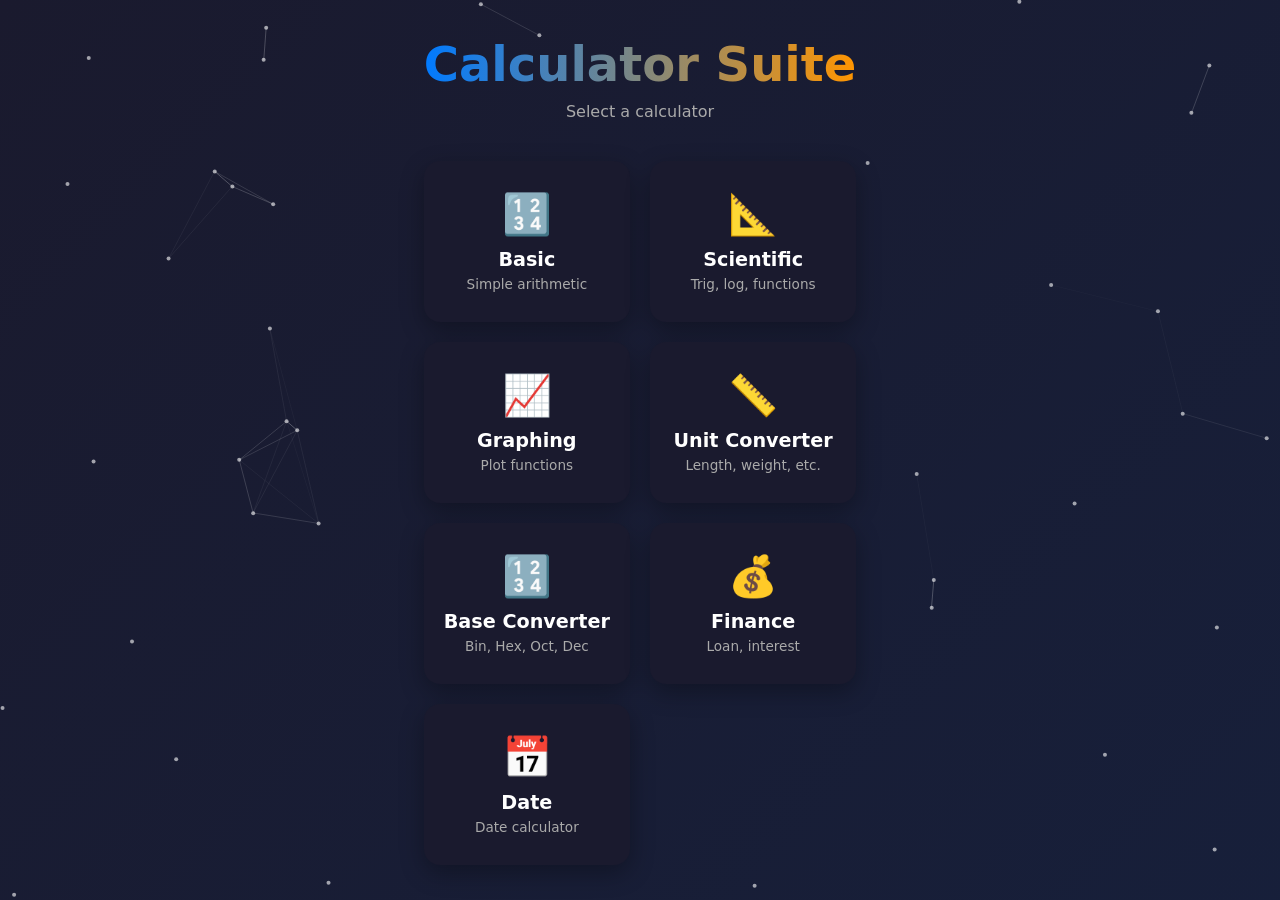
==== commit 1af69066: "new features and bug fixes" ====
--- a/index.html
+++ b/index.html
@@ -12,45 +12,46 @@
   <div class="menu-container">
     <h1 class="menu-title">Calculator Suite</h1>
     <p class="menu-subtitle">Select a calculator</p>
+    <p class="menu-subtitle" id="pinnedInfo" style="color: var(--accent-blue);"></p>
     
     <div class="menu-grid">
-      <a href="basic.html" class="menu-card" onclick="goTo('basic.html')">
+      <a href="basic.html" class="menu-card" onclick="goTo('basic.html', 'Basic')">
         <span class="menu-icon">🔢</span>
         <span class="menu-name">Basic</span>
         <span class="menu-desc">Simple arithmetic</span>
       </a>
       
-      <a href="scientific.html" class="menu-card" onclick="goTo('scientific.html')">
+      <a href="scientific.html" class="menu-card" onclick="goTo('scientific.html', 'Scientific')">
         <span class="menu-icon">📐</span>
         <span class="menu-name">Scientific</span>
         <span class="menu-desc">Trig, log, functions</span>
       </a>
       
-      <a href="graphing.html" class="menu-card" onclick="goTo('graphing.html')">
+      <a href="graphing.html" class="menu-card" onclick="goTo('graphing.html', 'Graphing')">
         <span class="menu-icon">📈</span>
         <span class="menu-name">Graphing</span>
         <span class="menu-desc">Plot functions</span>
       </a>
       
-      <a href="converter.html" class="menu-card" onclick="goTo('converter.html')">
+      <a href="converter.html" class="menu-card" onclick="goTo('converter.html', 'Converter')">
         <span class="menu-icon">📏</span>
         <span class="menu-name">Unit Converter</span>
         <span class="menu-desc">Length, weight, etc.</span>
       </a>
       
-      <a href="base.html" class="menu-card" onclick="goTo('base.html')">
+      <a href="base.html" class="menu-card" onclick="goTo('base.html', 'Base')">
         <span class="menu-icon">🔢</span>
         <span class="menu-name">Base Converter</span>
         <span class="menu-desc">Bin, Hex, Oct, Dec</span>
       </a>
       
-      <a href="finance.html" class="menu-card" onclick="goTo('finance.html')">
+      <a href="finance.html" class="menu-card" onclick="goTo('finance.html', 'Finance')">
         <span class="menu-icon">💰</span>
         <span class="menu-name">Finance</span>
         <span class="menu-desc">Loan, interest</span>
       </a>
       
-      <a href="date.html" class="menu-card" onclick="goTo('date.html')">
+      <a href="date.html" class="menu-card" onclick="goTo('date.html', 'Date')">
         <span class="menu-icon">📅</span>
         <span class="menu-name">Date</span>
         <span class="menu-desc">Date calculator</span>
@@ -60,9 +61,29 @@
 
   <script src="shared.js"></script>
   <script>
-    function goTo(page) {
+    const pages = {
+      'Basic': 'basic.html',
+      'Scientific': 'scientific.html',
+      'Graphing': 'graphing.html',
+      'Converter': 'converter.html',
+      'Base': 'base.html',
+      'Finance': 'finance.html',
+      'Date': 'date.html'
+    };
+    
+    function goTo(page, name) {
+      setFavCalculator(name);
       window.location.href = page;
     }
+    
+    function init() {
+      const fav = localStorage.getItem('calcFavorite');
+      if (fav && pages[fav]) {
+        document.getElementById('pinnedInfo').textContent = '★ ' + fav + ' is pinned - click to open';
+        setTimeout(() => window.location.href = pages[fav], 1500);
+      }
+    }
+    window.addEventListener('DOMContentLoaded', init);
   </script>
 </body>
 </html>
--- a/style.css
+++ b/style.css
@@ -211,6 +211,124 @@
 
 .copied-toast.show { opacity: 1; }
 
+.toast {
+  position: fixed;
+  bottom: 30px;
+  left: 50%;
+  transform: translateX(-50%) translateY(100px);
+  background: var(--accent-green);
+  color: #fff;
+  padding: 12px 24px;
+  border-radius: 8px;
+  font-weight: 600;
+  z-index: 1000;
+  opacity: 0;
+  transition: transform 0.3s, opacity 0.3s;
+  box-shadow: 0 4px 20px rgba(52, 199, 89, 0.4);
+}
+
+.toast.show {
+  transform: translateX(-50%) translateY(0);
+  opacity: 1;
+}
+
+.history-panel {
+  position: fixed;
+  right: -320px;
+  top: 0;
+  width: 300px;
+  height: 100vh;
+  background: var(--bg-calc);
+  box-shadow: -4px 0 20px rgba(0,0,0,0.4);
+  transition: right 0.3s;
+  z-index: 100;
+  display: flex;
+  flex-direction: column;
+}
+
+.history-panel.show { right: 0; }
+
+.history-header {
+  display: flex;
+  justify-content: space-between;
+  align-items: center;
+  padding: 15px;
+  border-bottom: 1px solid var(--bg-display);
+}
+
+.history-header h3 { margin: 0; font-size: 16px; }
+
+.history-header button {
+  background: transparent;
+  border: none;
+  color: var(--text-secondary);
+  cursor: pointer;
+  font-size: 14px;
+}
+
+.history-list {
+  flex: 1;
+  overflow-y: auto;
+  padding: 10px;
+}
+
+.history-item {
+  display: flex;
+  flex-direction: column;
+  padding: 12px;
+  margin-bottom: 8px;
+  background: var(--bg-display);
+  border-radius: 8px;
+  cursor: pointer;
+  transition: background 0.2s;
+}
+
+.history-item:hover { background: var(--bg-button); }
+
+.history-expr { font-size: 12px; color: var(--text-secondary); }
+.history-result { font-size: 16px; font-weight: 600; color: var(--accent-orange); }
+.history-copy { position: absolute; right: 10px; top: 50%; transform: translateY(-50%); opacity: 0.5; }
+.history-item { position: relative; }
+
+.history-empty { text-align: center; color: var(--text-secondary); padding: 30px; }
+
+.history-toggle {
+  position: absolute;
+  top: 10px;
+  left: 10px;
+  font-size: 12px;
+  color: var(--text-secondary);
+  cursor: pointer;
+  padding: 4px 8px;
+  background: var(--bg-display);
+  border-radius: 6px;
+}
+
+.history-toggle:hover { color: var(--text-primary); }
+
+.favorite-badge {
+  position: absolute;
+  top: 10px;
+  right: 10px;
+  background: var(--accent-blue);
+  color: #fff;
+  padding: 4px 8px;
+  border-radius: 4px;
+  font-size: 11px;
+  cursor: pointer;
+}
+
+.shortcut-hint {
+  position: fixed;
+  bottom: 10px;
+  right: 10px;
+  font-size: 11px;
+  color: var(--text-secondary);
+  background: var(--bg-display);
+  padding: 6px 10px;
+  border-radius: 6px;
+}
+
 @keyframes popIn {
   from { transform: scale(0.9); opacity: 0; }
   to { transform: scale(1); opacity: 1; }
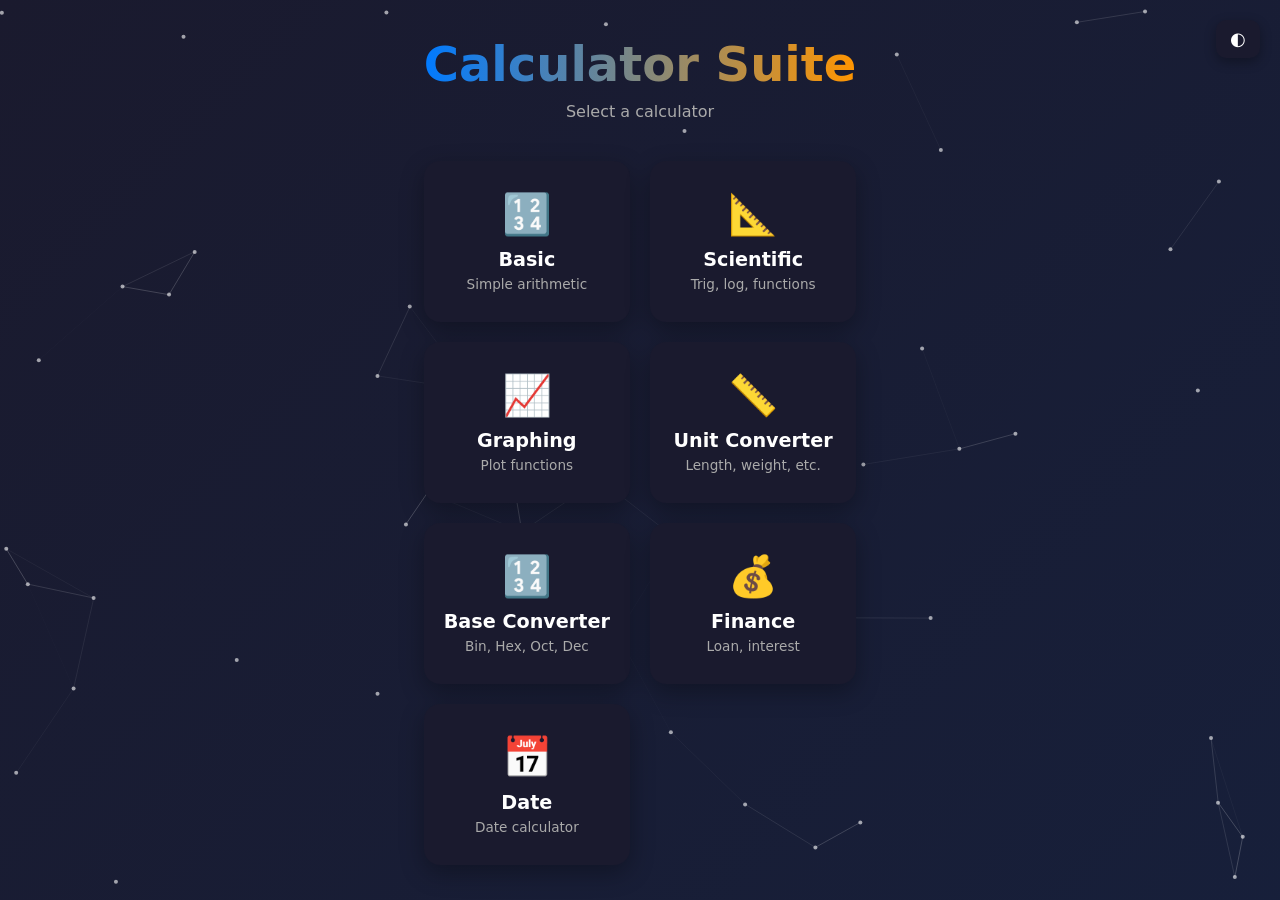
==== commit 00b2456b: "Dark/light theme toggle in the UI" ====
--- a/index.html
+++ b/index.html
@@ -10,6 +10,7 @@
   <canvas id="network"></canvas>
   
   <div class="menu-container">
+    <button class="theme-toggle" onclick="toggleTheme()" title="Toggle theme">◐</button>
     <h1 class="menu-title">Calculator Suite</h1>
     <p class="menu-subtitle">Select a calculator</p>
     <p class="menu-subtitle" id="pinnedInfo" style="color: var(--accent-blue);"></p>
--- a/style.css
+++ b/style.css
@@ -329,6 +329,23 @@
   border-radius: 6px;
 }
 
+.theme-toggle {
+  position: fixed;
+  top: 20px;
+  right: 20px;
+  padding: 8px 14px;
+  background: var(--bg-calc);
+  border-radius: 10px;
+  cursor: pointer;
+  font-size: 18px;
+  transition: transform 0.2s;
+  box-shadow: 0 4px 12px rgba(0,0,0,0.3);
+  border: none;
+  color: var(--text-primary);
+}
+
+.theme-toggle:hover { transform: scale(1.1); }
+
 @keyframes popIn {
   from { transform: scale(0.9); opacity: 0; }
   to { transform: scale(1); opacity: 1; }
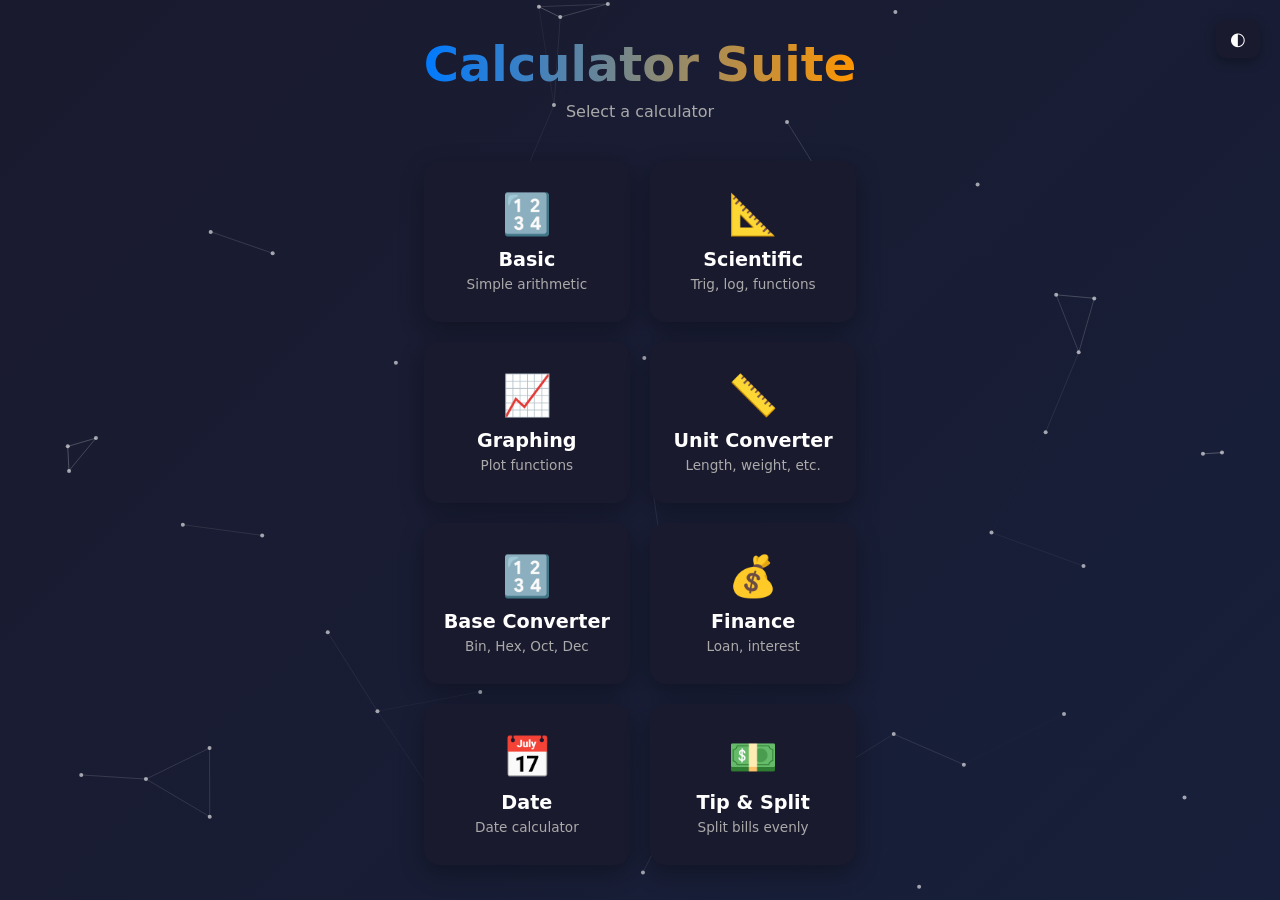
==== commit 2b7d6596: "new tip & split calculator addition" ====
--- a/index.html
+++ b/index.html
@@ -57,6 +57,12 @@
         <span class="menu-name">Date</span>
         <span class="menu-desc">Date calculator</span>
       </a>
+      
+      <a href="tipsplit.html" class="menu-card" onclick="goTo('tipsplit.html', 'Tip')">
+        <span class="menu-icon">💵</span>
+        <span class="menu-name">Tip & Split</span>
+        <span class="menu-desc">Split bills evenly</span>
+      </a>
     </div>
   </div>
 
@@ -69,7 +75,8 @@
       'Converter': 'converter.html',
       'Base': 'base.html',
       'Finance': 'finance.html',
-      'Date': 'date.html'
+      'Date': 'date.html',
+      'Tip': 'tipsplit.html'
     };
     
     function goTo(page, name) {
--- a/style.css
+++ b/style.css
@@ -497,6 +497,22 @@
   text-align: center;
 }
 
+.result-row {
+  display: flex;
+  justify-content: space-between;
+  padding: 8px 0;
+  border-bottom: 1px solid var(--bg-button);
+}
+.result-row:last-child { border-bottom: none; }
+.result-row.highlight {
+  font-size: 1.2em;
+  font-weight: bold;
+  color: var(--accent-green);
+  border-top: 2px solid var(--accent-green);
+  margin-top: 5px;
+  padding-top: 10px;
+}
+
 .swap-btn {
   width: 100%;
   margin-top: 20px;
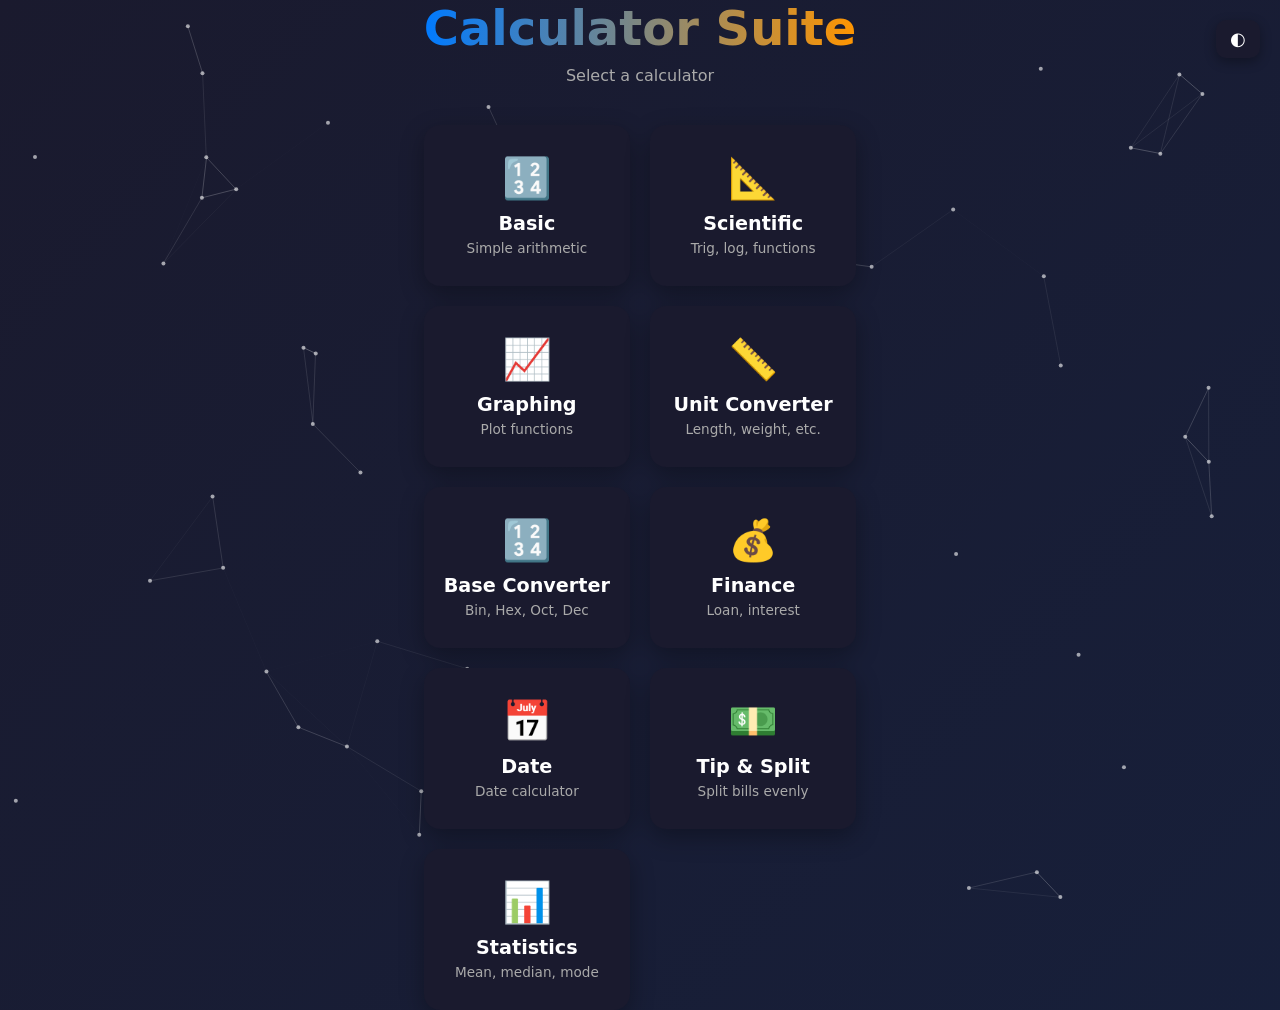
==== commit 795440b8: "statistics mode addition" ====
--- a/index.html
+++ b/index.html
@@ -63,6 +63,12 @@
         <span class="menu-name">Tip & Split</span>
         <span class="menu-desc">Split bills evenly</span>
       </a>
+      
+      <a href="stats.html" class="menu-card" onclick="goTo('stats.html', 'Stats')">
+        <span class="menu-icon">📊</span>
+        <span class="menu-name">Statistics</span>
+        <span class="menu-desc">Mean, median, mode</span>
+      </a>
     </div>
   </div>
 
@@ -76,7 +82,8 @@
       'Base': 'base.html',
       'Finance': 'finance.html',
       'Date': 'date.html',
-      'Tip': 'tipsplit.html'
+      'Tip': 'tipsplit.html',
+      'Stats': 'stats.html'
     };
     
     function goTo(page, name) {
--- a/style.css
+++ b/style.css
@@ -513,6 +513,18 @@
   padding-top: 10px;
 }
 
+.converter-field textarea {
+  width: 100%;
+  padding: 12px;
+  font-size: 16px;
+  border: none;
+  border-radius: 8px;
+  background: var(--bg-display);
+  color: var(--text-primary);
+  font-family: inherit;
+  resize: vertical;
+}
+
 .swap-btn {
   width: 100%;
   margin-top: 20px;
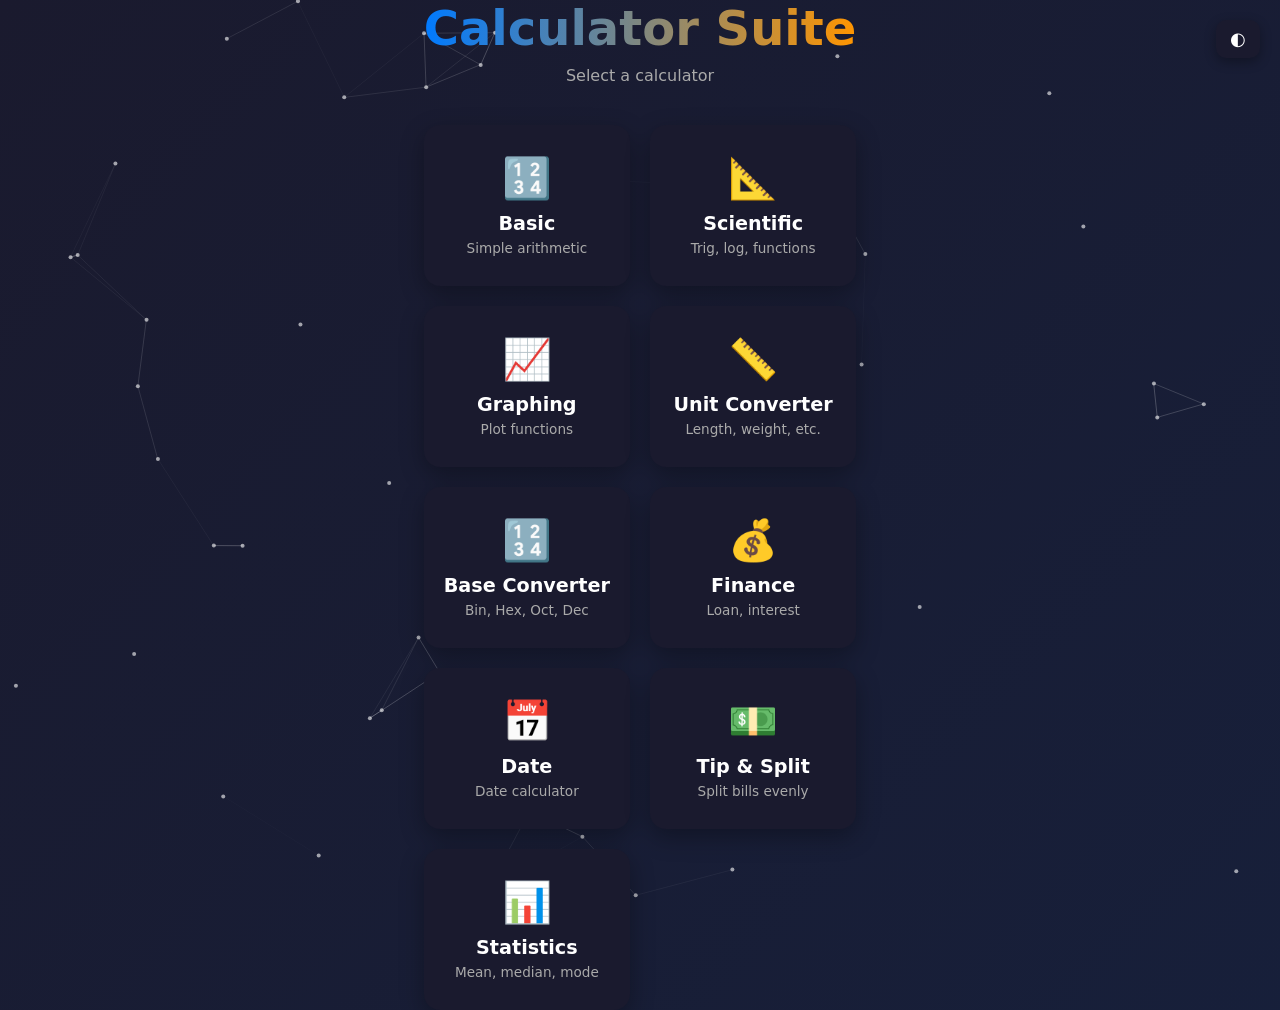
==== commit 984fa596: "bug fix" ====
--- a/index.html
+++ b/index.html
@@ -94,8 +94,7 @@
     function init() {
       const fav = localStorage.getItem('calcFavorite');
       if (fav && pages[fav]) {
-        document.getElementById('pinnedInfo').textContent = '★ ' + fav + ' is pinned - click to open';
-        setTimeout(() => window.location.href = pages[fav], 1500);
+        document.getElementById('pinnedInfo').innerHTML = `<a href="${pages[fav]}" style="color: var(--accent-blue); text-decoration: underline;">★ Click to open ${fav}</a>`;
       }
     }
     window.addEventListener('DOMContentLoaded', init);
